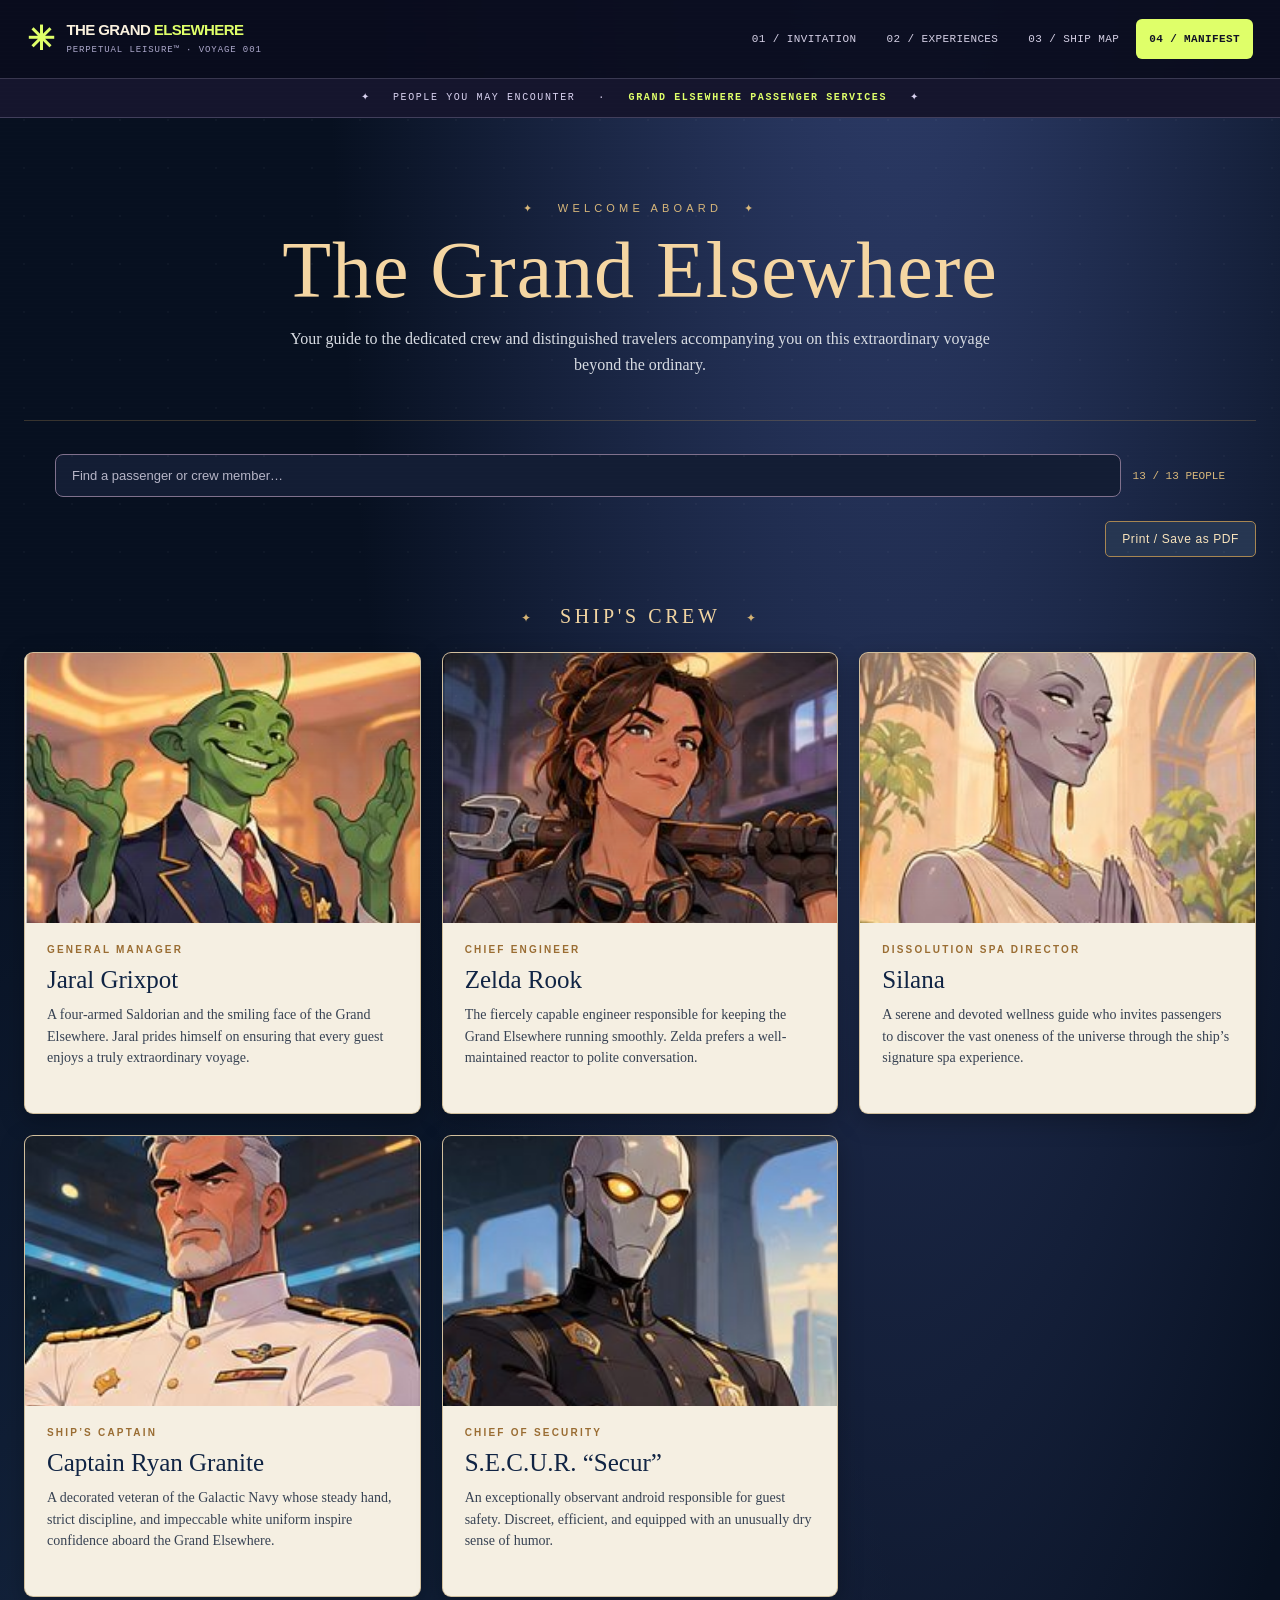
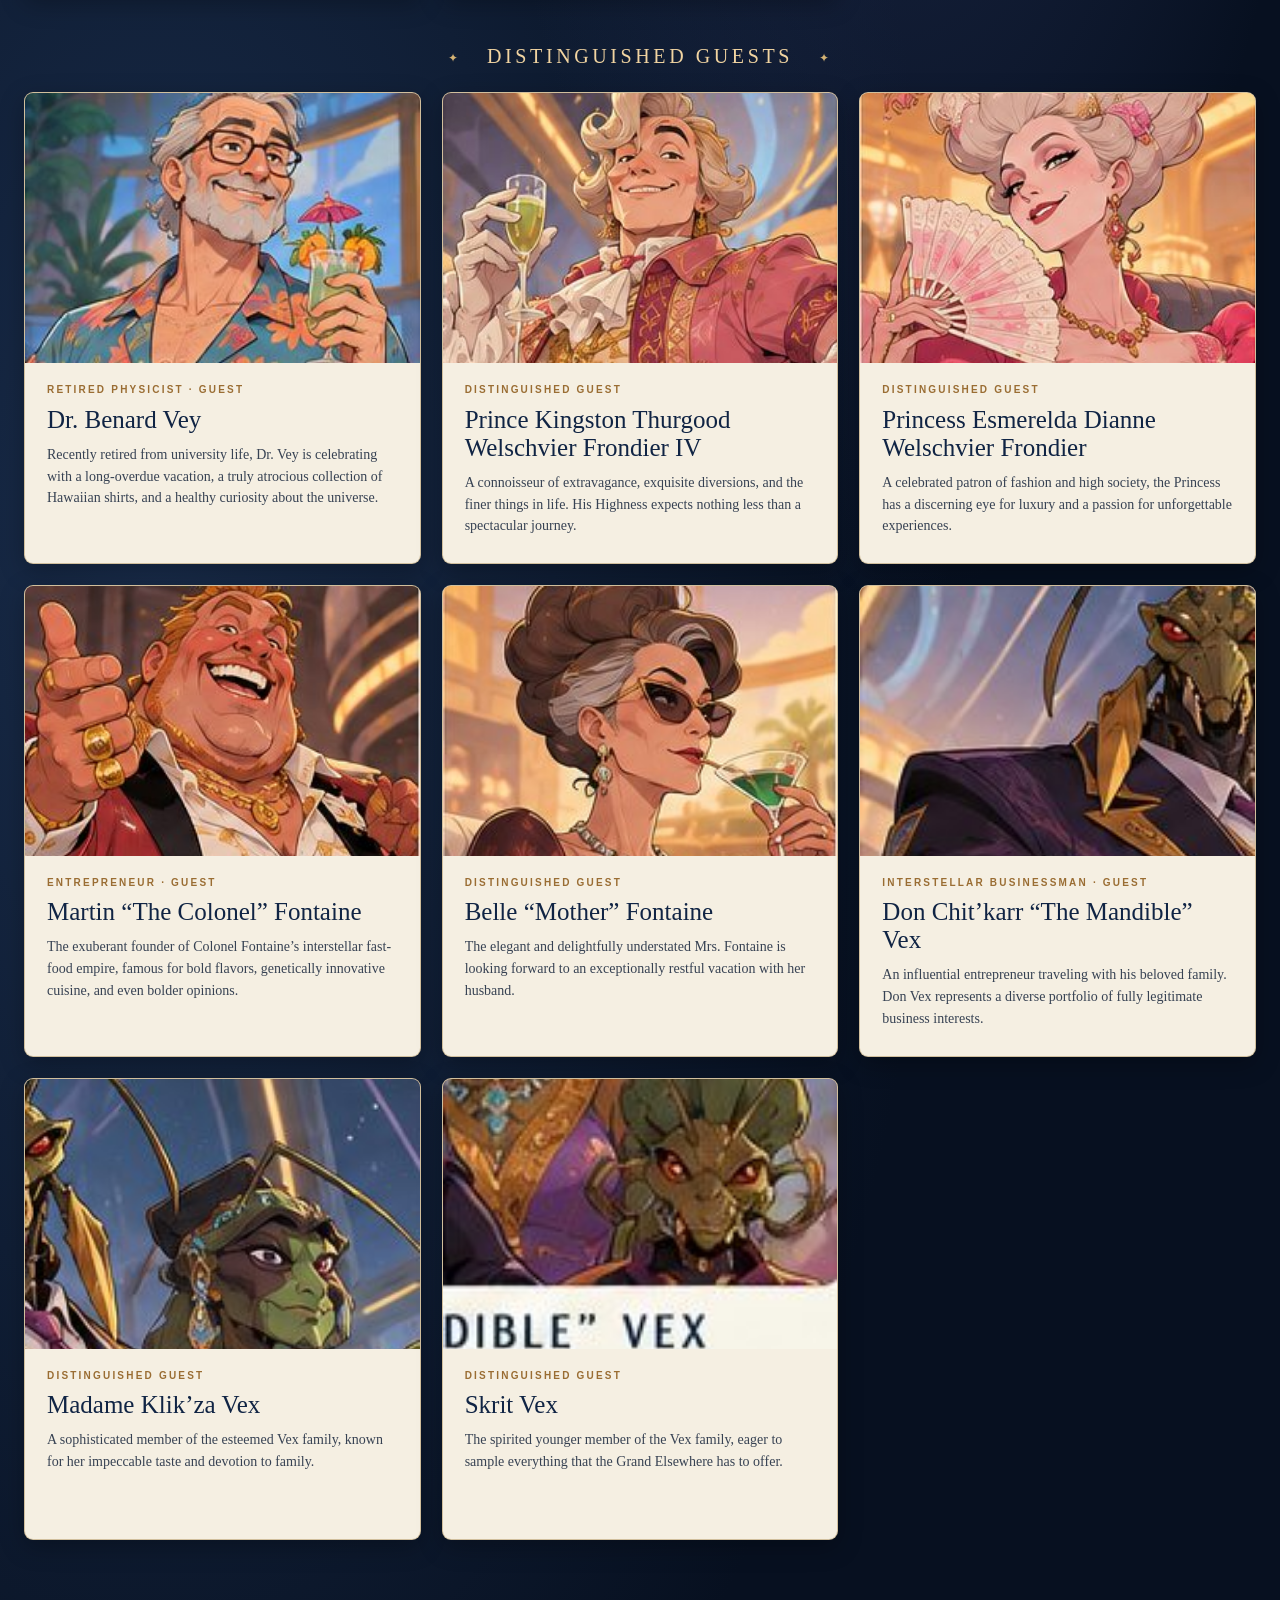
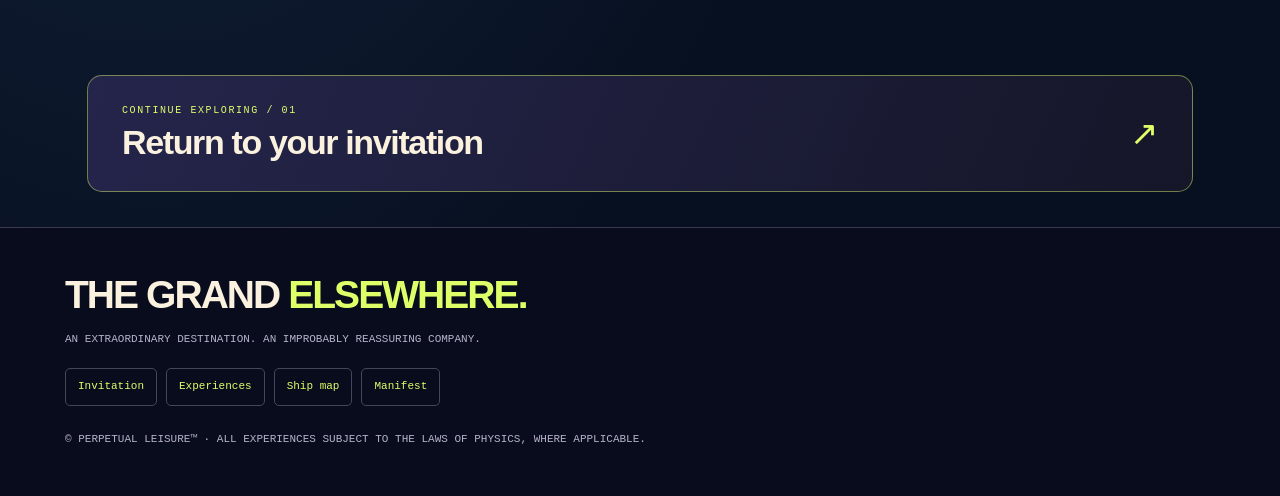
==== grand_elsewhere_player_manifest.html @ 400bdd16 "Add files via upload" ====
<!DOCTYPE html>

<html lang="en"><head><meta charset="utf-8"/><meta content="width=device-width,initial-scale=1" name="viewport"/><title>The Grand Elsewhere | Ship Manifest</title><style>
:root{color-scheme:dark;--navy:#0b172a;--gold:#d8b77a;--ivory:#f8f2e5;--muted:#b8c4d2}*{box-sizing:border-box}body{margin:0;background:radial-gradient(ellipse at 70% -15%,#344476 0,transparent 46%),radial-gradient(ellipse at 12% 58%,#192c4a 0,transparent 50%),#071020;color:var(--ivory);font-family:Georgia,'Times New Roman',serif}body:before{content:'';position:fixed;inset:0;background-image:radial-gradient(#fff7 0.8px,transparent 0.8px);background-size:48px 48px;opacity:.07;pointer-events:none}.wrap{max-width:1280px;margin:auto;padding:24px 24px 70px}.hero{padding:58px 20px 42px;text-align:center;border-bottom:1px solid #a887554d;margin-bottom:33px}.eyebrow{font:500 11px/1.6 Arial,sans-serif;letter-spacing:.38em;text-transform:uppercase;color:var(--gold)}h1{font-size:clamp(42px,6.5vw,80px);font-weight:400;line-height:1.05;margin:10px 0 14px;color:#f5d6a2;letter-spacing:.012em}h2{font-weight:400;letter-spacing:.18em;color:#f1d4a1;text-transform:uppercase;font-size:20px;text-align:center;margin:48px 0 24px}h2 span{font-size:12px;vertical-align:middle;color:#d5b374}.intro{font-size:16px;line-height:1.65;max-width:700px;margin:0 auto;color:#d8dce3}.grid{display:grid;grid-template-columns:repeat(3,minmax(0,1fr));gap:21px}.person{overflow:hidden;border:1px solid #aa8a537a;border-radius:9px;background:#f5efe2;color:#20324a;box-shadow:0 7px 24px #0004;transition:transform .2s}.person:hover{transform:translateY(-3px)}.person img{width:100%;height:270px;display:block;object-fit:cover;object-position:center 18%;background:#d6b58b}.person .bio{padding:20px 22px 26px;min-height:190px}.role{font:600 10px/1.45 Arial,sans-serif;letter-spacing:.22em;text-transform:uppercase;color:#9a6d33}h3{font-weight:400;color:#102444;font-size:25px;line-height:1.12;margin:8px 0 10px}.person p{font-size:14px;line-height:1.55;margin:0;color:#374253}.footer{margin:58px auto 0;padding-top:24px;text-align:center;border-top:1px solid #aa8a537a;color:#b8c4d2;font-size:13px;line-height:1.6}.badge{color:#e1be82}.actions{text-align:right;margin:0 0 20px}.actions button{color:#f9e4bc;background:#263651;border:1px solid #a78652;border-radius:5px;padding:10px 16px;cursor:pointer;font:12px Arial,sans-serif;letter-spacing:.05em}@media(max-width:850px){.grid{grid-template-columns:repeat(2,minmax(0,1fr))}}@media(max-width:540px){.grid{grid-template-columns:1fr}.person img{height:330px}.hero{padding:35px 4px}h1{font-size:43px}}@media print{body{background:white;color:#102444}.hero{padding:0 0 15px}h1,h2{color:#152943}.intro,.eyebrow{color:#394962}.actions{display:none}.grid{gap:12px;grid-template-columns:repeat(3,1fr)}.person{break-inside:avoid;box-shadow:none;border-color:#c8b68e}.person img{height:155px}.person .bio{padding:10px;min-height:140px}h3{font-size:16px}.person p{font-size:10px}.role{font-size:8px}.footer{color:#344}}
</style><style id="ge-site-nav-style">.ge-sitebar{position:sticky;top:0;z-index:99999;background:#071627f5;border-bottom:1px solid #d7b57588;backdrop-filter:blur(15px);padding:12px 18px;box-sizing:border-box}.ge-sitebar-inner{max-width:1100px;margin:auto;display:flex;align-items:center;justify-content:space-between;gap:18px;flex-wrap:wrap}.ge-sitelogo{color:#f2d6a0!important;font:600 13px Georgia,serif!important;letter-spacing:2px;text-decoration:none!important}.ge-site-links{display:flex;gap:7px;flex-wrap:wrap}.ge-site-links a{font:600 10px Arial,sans-serif!important;letter-spacing:1.2px;text-decoration:none!important;color:#d6dfea!important;padding:9px 11px;border:1px solid transparent;border-radius:5px}.ge-site-links a:hover,.ge-site-links a[aria-current="page"]{background:#b5955226;border-color:#c9a66c88;color:#ffe4af!important}@media(max-width:600px){.ge-sitebar{padding:9px}.ge-sitebar-inner{justify-content:center}.ge-site-links{justify-content:center;gap:2px}.ge-site-links a{font-size:9px!important;padding:8px 7px}}@media print{.ge-sitebar{display:none!important}}</style><link href="site.css" rel="stylesheet"/><meta content="Meet the crew and distinguished travelers aboard The Grand Elsewhere." name="description"/></head><body class="ge-manifest"><div class="ge-nav-shell"><nav aria-label="Main navigation" class="ge-main-nav"><a aria-label="The Grand Elsewhere, home" class="ge-brand" href="index.html"><span class="ge-brandmark">✳</span><span>THE GRAND <em>ELSEWHERE</em><small>PERPETUAL LEISURE™ · VOYAGE 001</small></span></a><button aria-controls="ge-links" aria-expanded="false" aria-label="Open menu" class="ge-menu-toggle" type="button">☰ <span>MENU</span></button><div class="ge-links" id="ge-links"><a href="index.html">01 / INVITATION</a><a href="visual-deck.html">02 / EXPERIENCES</a><a href="ship-map.html">03 / SHIP MAP</a><a aria-current="page" href="grand_elsewhere_player_manifest.html">04 / MANIFEST</a></div></nav></div><div class="ge-route-strip">✦   PEOPLE YOU MAY ENCOUNTER   ·   <strong>GRAND ELSEWHERE PASSENGER SERVICES</strong>   ✦</div><main class="wrap"><header class="hero"><div class="eyebrow">✦   Welcome Aboard   ✦</div><h1>The Grand Elsewhere</h1><p class="intro">Your guide to the dedicated crew and distinguished travelers accompanying you on this extraordinary voyage beyond the ordinary.</p></header><div class="ge-manifest-tools"><input aria-label="Search passenger and crew manifest" class="ge-manifest-search" placeholder="Find a passenger or crew member…" type="search"/><span aria-live="polite" class="ge-manifest-count"></span></div><p class="ge-manifest-empty">No matching guests found. This is almost certainly normal.</p><div class="actions"><button onclick="window.print()">Print / Save as PDF</button></div><section><h2><span>✦</span>   Ship's Crew   <span>✦</span></h2><div class="grid"><article class="person"><img alt="Illustrated portrait of Jaral Grixpot" loading="lazy" src="[data-uri]"/><div class="bio"><div class="role">General Manager</div><h3>Jaral Grixpot</h3><p>A four-armed Saldorian and the smiling face of the Grand Elsewhere. Jaral prides himself on ensuring that every guest enjoys a truly extraordinary voyage.</p></div></article><article class="person"><img alt="Illustrated portrait of Zelda Rook" loading="lazy" src="[data-uri]"/><div class="bio"><div class="role">Chief Engineer</div><h3>Zelda Rook</h3><p>The fiercely capable engineer responsible for keeping the Grand Elsewhere running smoothly. Zelda prefers a well-maintained reactor to polite conversation.</p></div></article><article class="person"><img alt="Illustrated portrait of Silana" loading="lazy" src="[data-uri]"/><div class="bio"><div class="role">Dissolution Spa Director</div><h3>Silana</h3><p>A serene and devoted wellness guide who invites passengers to discover the vast oneness of the universe through the ship’s signature spa experience.</p></div></article><article class="person"><img alt="Illustrated portrait of Captain Ryan Granite" loading="lazy" src="[data-uri]"/><div class="bio"><div class="role">Ship’s Captain</div><h3>Captain Ryan Granite</h3><p>A decorated veteran of the Galactic Navy whose steady hand, strict discipline, and impeccable white uniform inspire confidence aboard the Grand Elsewhere.</p></div></article><article class="person"><img alt="Illustrated portrait of S.E.C.U.R. “Secur”" loading="lazy" src="[data-uri]"/><div class="bio"><div class="role">Chief of Security</div><h3>S.E.C.U.R. “Secur”</h3><p>An exceptionally observant android responsible for guest safety. Discreet, efficient, and equipped with an unusually dry sense of humor.</p></div></article></div></section><section><h2><span>✦</span>   Distinguished Guests   <span>✦</span></h2><div class="grid"><article class="person"><img alt="Illustrated portrait of Dr. Benard Vey" loading="lazy" src="[data-uri]"/><div class="bio"><div class="role">Retired Physicist · Guest</div><h3>Dr. Benard Vey</h3><p>Recently retired from university life, Dr. Vey is celebrating with a long-overdue vacation, a truly atrocious collection of Hawaiian shirts, and a healthy curiosity about the universe.</p></div></article><article class="person"><img alt="Illustrated portrait of Prince Kingston Thurgood Welschvier Frondier IV" loading="lazy" src="[data-uri]"/><div class="bio"><div class="role">Distinguished Guest</div><h3>Prince Kingston Thurgood Welschvier Frondier IV</h3><p>A connoisseur of extravagance, exquisite diversions, and the finer things in life. His Highness expects nothing less than a spectacular journey.</p></div></article><article class="person"><img alt="Illustrated portrait of Princess Esmerelda Dianne Welschvier Frondier" loading="lazy" src="[data-uri]"/><div class="bio"><div class="role">Distinguished Guest</div><h3>Princess Esmerelda Dianne Welschvier Frondier</h3><p>A celebrated patron of fashion and high society, the Princess has a discerning eye for luxury and a passion for unforgettable experiences.</p></div></article><article class="person"><img alt="Illustrated portrait of Martin “The Colonel” Fontaine" loading="lazy" src="[data-uri]"/><div class="bio"><div class="role">Entrepreneur · Guest</div><h3>Martin “The Colonel” Fontaine</h3><p>The exuberant founder of Colonel Fontaine’s interstellar fast-food empire, famous for bold flavors, genetically innovative cuisine, and even bolder opinions.</p></div></article><article class="person"><img alt="Illustrated portrait of Belle “Mother” Fontaine" loading="lazy" src="[data-uri]"/><div class="bio"><div class="role">Distinguished Guest</div><h3>Belle “Mother” Fontaine</h3><p>The elegant and delightfully understated Mrs. Fontaine is looking forward to an exceptionally restful vacation with her husband.</p></div></article><article class="person"><img alt="Illustrated portrait of Don Chit’karr “The Mandible” Vex" loading="lazy" src="[data-uri]"/><div class="bio"><div class="role">Interstellar Businessman · Guest</div><h3>Don Chit’karr “The Mandible” Vex</h3><p>An influential entrepreneur traveling with his beloved family. Don Vex represents a diverse portfolio of fully legitimate business interests.</p></div></article><article class="person"><img alt="Illustrated portrait of Madame Klik’za Vex" loading="lazy" src="[data-uri]"/><div class="bio"><div class="role">Distinguished Guest</div><h3>Madame Klik’za Vex</h3><p>A sophisticated member of the esteemed Vex family, known for her impeccable taste and devotion to family.</p></div></article><article class="person"><img alt="Illustrated portrait of Skrit Vex" loading="lazy" src="[data-uri]"/><div class="bio"><div class="role">Distinguished Guest</div><h3>Skrit Vex</h3><p>The spirited younger member of the Vex family, eager to sample everything that the Grand Elsewhere has to offer.</p></div></article></div></section></main><section class="ge-next"><a href="index.html"><span><span class="ge-overline">CONTINUE EXPLORING / 01</span><strong>Return to your invitation</strong></span><span aria-hidden="true" class="ge-next-arrow">↗</span></a></section><footer class="ge-page-footer"><div class="ge-footer-logo">THE GRAND <span style="color:#dfff69">ELSEWHERE.</span></div><div>AN EXTRAORDINARY DESTINATION. AN IMPROBABLY REASSURING COMPANY.</div><div class="ge-footer-links"><a href="index.html">Invitation</a><a href="visual-deck.html">Experiences</a><a href="ship-map.html">Ship map</a><a href="grand_elsewhere_player_manifest.html">Manifest</a></div><div>© PERPETUAL LEISURE™ · ALL EXPERIENCES SUBJECT TO THE LAWS OF PHYSICS, WHERE APPLICABLE.</div></footer><script defer="" src="site.js"></script></body></html>
---- site.css ----
/* Grand Elsewhere unified guest portal */
:root{--ge-bg:#0e1024;--ge-cream:#faf1de;--ge-lime:#dfff69;--ge-orchid:#ad9afa;--ge-pink:#ff9eaf;--ge-line:rgba(215,201,247,.23)}
html{scroll-behavior:smooth;scroll-padding-top:100px}body{overflow-x:hidden!important}img{max-width:100%}a,button{-webkit-tap-highlight-color:transparent}a:focus-visible,button:focus-visible,input:focus-visible,.room:focus-visible{outline:3px solid var(--ge-lime)!important;outline-offset:3px}
.ge-nav-shell{position:sticky;top:0;z-index:99999;background:rgba(10,12,30,.93);border-bottom:1px solid var(--ge-line);backdrop-filter:blur(22px);-webkit-backdrop-filter:blur(22px)}
.ge-main-nav{max-width:1320px;margin:auto;padding:11px 27px;display:flex;align-items:center;justify-content:space-between;gap:20px;min-height:78px}
.ge-main-nav a{text-decoration:none!important}.ge-brand{display:flex;gap:12px;align-items:center;color:var(--ge-cream)!important;flex-shrink:0;font:800 15px/1.1 'Space Grotesk','DM Sans',sans-serif;letter-spacing:-.04em}.ge-brand em{color:var(--ge-lime);font-style:normal}.ge-brand small{display:block;margin-top:7px;font:9px/1.1 'DM Mono',monospace;letter-spacing:.10em;color:#ada9cc}.ge-brandmark{font-size:33px;color:var(--ge-lime);line-height:1;transition:transform .5s}.ge-brand:hover .ge-brandmark{transform:rotate(90deg)}
.ge-links{display:flex;align-items:center;gap:4px}.ge-links a{font:11px/1.3 'DM Mono',monospace;letter-spacing:.035em;white-space:nowrap;color:#d5d0e5!important;padding:13px 13px;border-radius:6px;transition:background .2s,color .2s}.ge-links a:hover{color:var(--ge-lime)!important;background:rgba(223,255,105,.08)}.ge-links a[aria-current="page"]{background:var(--ge-lime);color:#111225!important;font-weight:700}.ge-menu-toggle{display:none;background:transparent;color:var(--ge-cream);border:1px solid var(--ge-line);border-radius:7px;padding:8px 13px;cursor:pointer;font:11px 'DM Mono',monospace;letter-spacing:.08em}
body::after{content:'';position:fixed;z-index:100000;pointer-events:none;inset:0;background:repeating-linear-gradient(0deg,rgba(255,255,255,.008) 0 1px,transparent 1px 4px);mix-blend-mode:overlay}
.ge-route-strip{padding:11px 24px;text-align:center;border-bottom:1px solid var(--ge-line);background:#15152d;color:#d9d2f0;font:10px/1.6 'DM Mono',monospace;letter-spacing:.16em;text-transform:uppercase}.ge-route-strip strong{color:var(--ge-lime);font-weight:600}
.ge-page-footer{border-top:1px solid var(--ge-line);padding:46px max(24px,calc((100vw - 1150px)/2));background:#090c1c;color:#b7b3cc;font-family:'DM Mono',monospace;font-size:11px;line-height:1.8}.ge-footer-logo{font:700 clamp(24px,4vw,39px)/1.1 'Space Grotesk',sans-serif;letter-spacing:-.05em;color:var(--ge-cream);margin-bottom:14px}.ge-footer-links{display:flex;flex-wrap:wrap;gap:9px;margin:18px 0 24px}.ge-footer-links a{color:var(--ge-lime);text-decoration:none;padding:8px 12px;border:1px solid #46465a;border-radius:5px}.ge-footer-links a:hover{border-color:var(--ge-lime)}
.ge-next{max-width:1150px;margin:65px auto 35px;padding:0 22px}.ge-next a{display:flex;align-items:center;justify-content:space-between;gap:20px;text-decoration:none;padding:29px 34px;border:1px solid rgba(223,255,105,.45);background:linear-gradient(115deg,#25254c,#151628);border-radius:15px;color:var(--ge-cream);transition:transform .2s,border-color .2s}.ge-next a:hover{transform:translateY(-4px);border-color:var(--ge-lime)}.ge-next .ge-overline{display:block;font:10px 'DM Mono',monospace;letter-spacing:.16em;color:var(--ge-lime);margin-bottom:7px}.ge-next strong{font:700 clamp(22px,3.5vw,34px) 'Space Grotesk',sans-serif;letter-spacing:-.04em}.ge-next .ge-next-arrow{font-size:34px;color:var(--ge-lime)}
.ge-intro-note{max-width:1120px;margin:45px auto;padding:24px 27px;border:1px solid var(--ge-line);border-radius:12px;background:linear-gradient(105deg,rgba(173,154,250,.14),rgba(223,255,105,.035));font:12px/1.8 'DM Mono',monospace;letter-spacing:.045em;color:#dcd6ed}
.ge-intro-note b{color:var(--ge-lime)}
/* Experiences */
body.ge-experiences .card{overflow:hidden;transition:transform .25s ease,box-shadow .25s ease,border-color .25s ease}body.ge-experiences .card:hover{transform:translateY(-5px);box-shadow:0 20px 38px rgba(0,0,0,.25);border-color:rgba(223,255,105,.62)!important}body.ge-experiences .card img{transition:transform .6s cubic-bezier(.2,.7,.2,1)}body.ge-experiences .card:hover img{transform:scale(1.035)}
/* Manifest */
body.ge-manifest .person{transition:transform .24s,border-color .24s,box-shadow .24s}body.ge-manifest .person:hover{transform:translateY(-3px);box-shadow:0 19px 35px #0004;border-color:rgba(223,255,105,.4)!important}
.ge-manifest-tools{display:flex;align-items:center;gap:12px;flex-wrap:wrap;margin:0 auto 24px;max-width:1170px}.ge-manifest-search{background:#131d34;border:1px solid #80718d;color:#faf1de;padding:13px 16px;font:13px 'DM Sans',sans-serif;border-radius:8px;min-width:min(100%,280px);flex:1}.ge-manifest-search::placeholder{color:#b6b5c7}.ge-manifest-count{font:11px 'DM Mono',monospace;color:#d8b77a}.ge-manifest-empty{display:none;padding:30px;text-align:center;color:#dfc9a8}
/* Map */
body.ge-map .mapcard{border-radius:16px;overflow:hidden}body.ge-map #search{border-radius:6px!important}
@media(max-width:940px){.ge-main-nav{min-height:66px;padding:10px 17px}.ge-menu-toggle{display:block}.ge-links{position:absolute;top:100%;left:0;right:0;display:none;flex-direction:column;align-items:stretch;gap:2px;background:#0e1024;border-bottom:1px solid #5d557e;padding:13px 16px 18px;box-shadow:0 25px 30px #0006}.ge-nav-shell.is-open .ge-links{display:flex}.ge-links a{padding:15px}.ge-brand{font-size:14px}.ge-brandmark{font-size:27px}}
@media(max-width:560px){.ge-route-strip{font-size:8px;padding:9px 15px;letter-spacing:.08em}.ge-next a{padding:20px}.ge-next strong{font-size:22px}.ge-main-nav{padding:9px 14px}.ge-intro-note{margin:24px 16px;padding:17px}}
@media(prefers-reduced-motion:reduce){*,*::before,*::after{scroll-behavior:auto!important;animation-duration:.01ms!important;transition-duration:.01ms!important}}
body.ge-manifest article.person[hidden]{display:none!important}
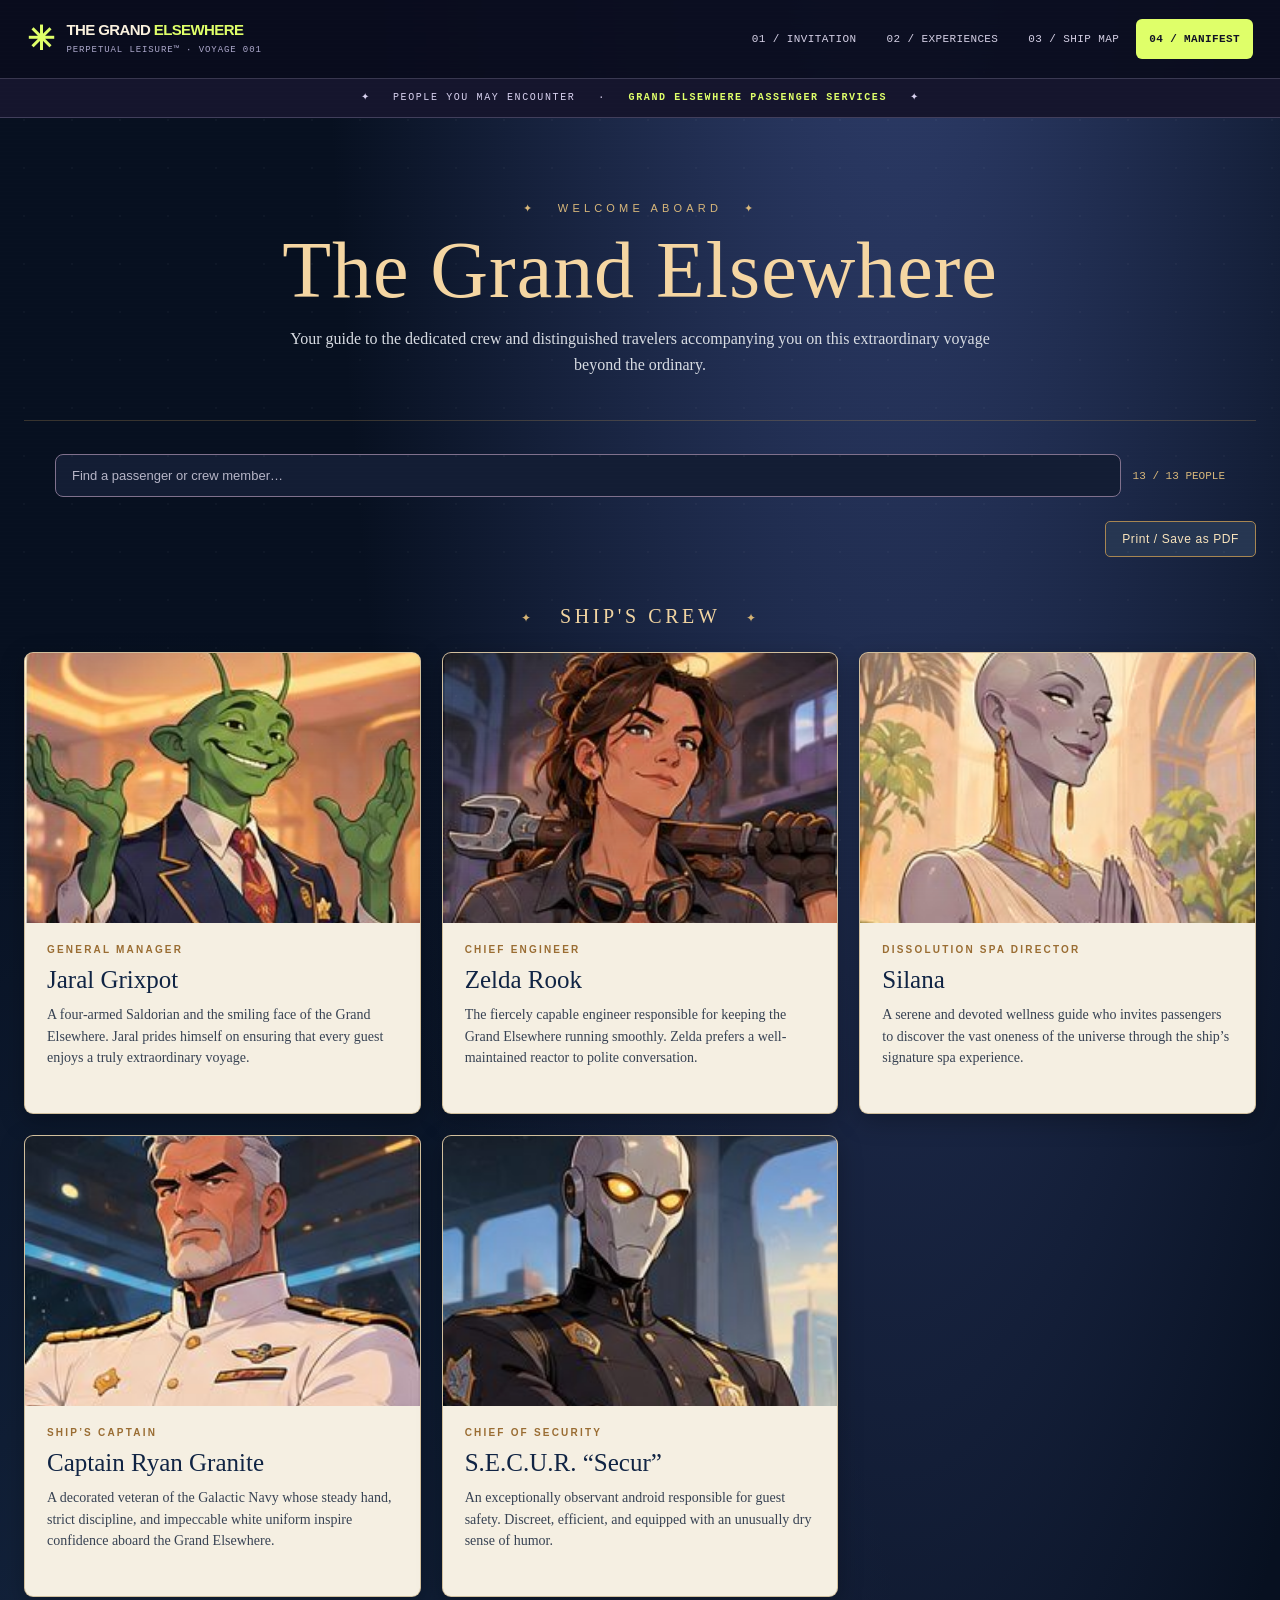
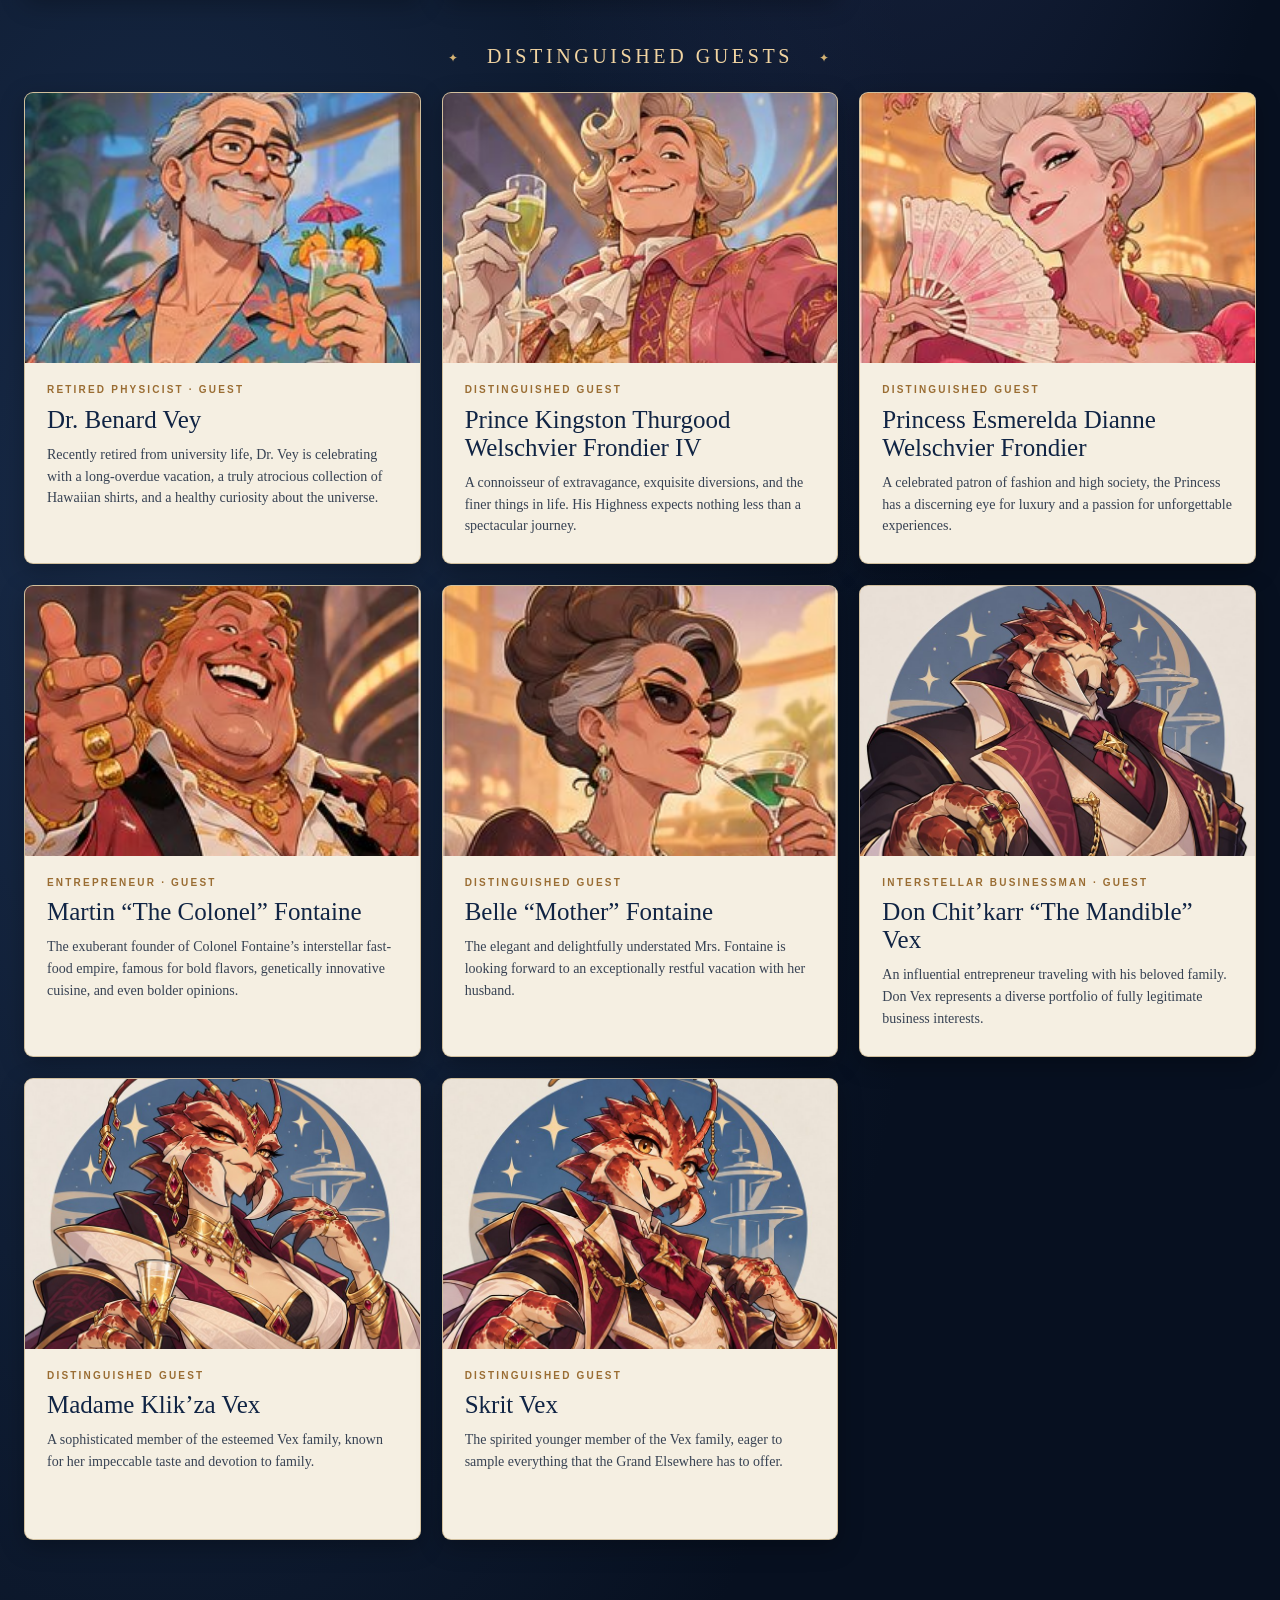
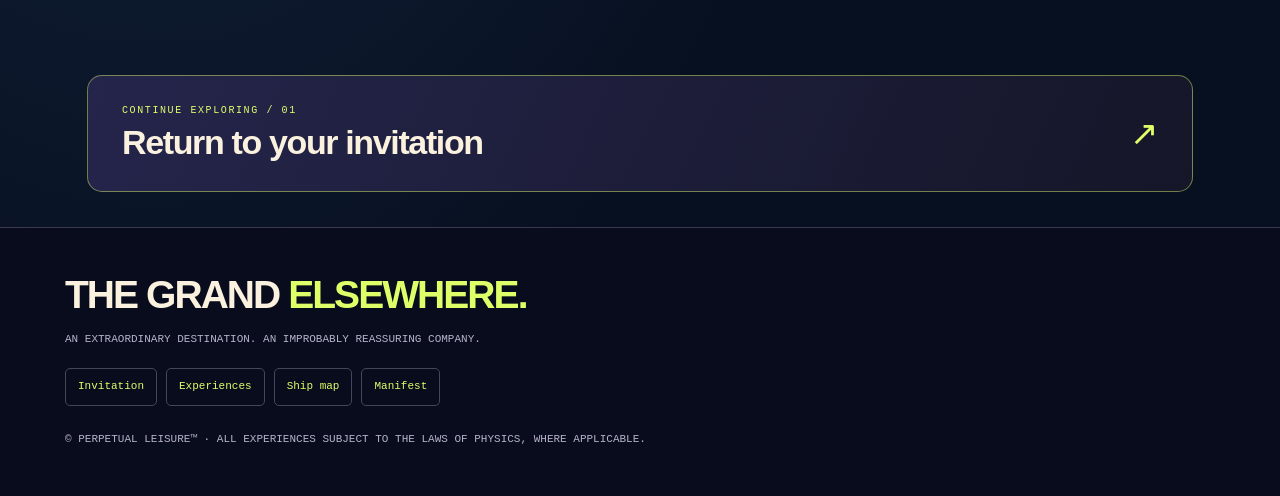
==== commit d9db9094: "Rename grand_elsewhere_player_manifest_UPDATED.html to grand_elsewhere_player_manifest.html" ====
--- a/grand_elsewhere_player_manifest.html
+++ b/grand_elsewhere_player_manifest.html
@@ -2,4 +2,4 @@
 
 <html lang="en"><head><meta charset="utf-8"/><meta content="width=device-width,initial-scale=1" name="viewport"/><title>The Grand Elsewhere | Ship Manifest</title><style>
 :root{color-scheme:dark;--navy:#0b172a;--gold:#d8b77a;--ivory:#f8f2e5;--muted:#b8c4d2}*{box-sizing:border-box}body{margin:0;background:radial-gradient(ellipse at 70% -15%,#344476 0,transparent 46%),radial-gradient(ellipse at 12% 58%,#192c4a 0,transparent 50%),#071020;color:var(--ivory);font-family:Georgia,'Times New Roman',serif}body:before{content:'';position:fixed;inset:0;background-image:radial-gradient(#fff7 0.8px,transparent 0.8px);background-size:48px 48px;opacity:.07;pointer-events:none}.wrap{max-width:1280px;margin:auto;padding:24px 24px 70px}.hero{padding:58px 20px 42px;text-align:center;border-bottom:1px solid #a887554d;margin-bottom:33px}.eyebrow{font:500 11px/1.6 Arial,sans-serif;letter-spacing:.38em;text-transform:uppercase;color:var(--gold)}h1{font-size:clamp(42px,6.5vw,80px);font-weight:400;line-height:1.05;margin:10px 0 14px;color:#f5d6a2;letter-spacing:.012em}h2{font-weight:400;letter-spacing:.18em;color:#f1d4a1;text-transform:uppercase;font-size:20px;text-align:center;margin:48px 0 24px}h2 span{font-size:12px;vertical-align:middle;color:#d5b374}.intro{font-size:16px;line-height:1.65;max-width:700px;margin:0 auto;color:#d8dce3}.grid{display:grid;grid-template-columns:repeat(3,minmax(0,1fr));gap:21px}.person{overflow:hidden;border:1px solid #aa8a537a;border-radius:9px;background:#f5efe2;color:#20324a;box-shadow:0 7px 24px #0004;transition:transform .2s}.person:hover{transform:translateY(-3px)}.person img{width:100%;height:270px;display:block;object-fit:cover;object-position:center 18%;background:#d6b58b}.person .bio{padding:20px 22px 26px;min-height:190px}.role{font:600 10px/1.45 Arial,sans-serif;letter-spacing:.22em;text-transform:uppercase;color:#9a6d33}h3{font-weight:400;color:#102444;font-size:25px;line-height:1.12;margin:8px 0 10px}.person p{font-size:14px;line-height:1.55;margin:0;color:#374253}.footer{margin:58px auto 0;padding-top:24px;text-align:center;border-top:1px solid #aa8a537a;color:#b8c4d2;font-size:13px;line-height:1.6}.badge{color:#e1be82}.actions{text-align:right;margin:0 0 20px}.actions button{color:#f9e4bc;background:#263651;border:1px solid #a78652;border-radius:5px;padding:10px 16px;cursor:pointer;font:12px Arial,sans-serif;letter-spacing:.05em}@media(max-width:850px){.grid{grid-template-columns:repeat(2,minmax(0,1fr))}}@media(max-width:540px){.grid{grid-template-columns:1fr}.person img{height:330px}.hero{padding:35px 4px}h1{font-size:43px}}@media print{body{background:white;color:#102444}.hero{padding:0 0 15px}h1,h2{color:#152943}.intro,.eyebrow{color:#394962}.actions{display:none}.grid{gap:12px;grid-template-columns:repeat(3,1fr)}.person{break-inside:avoid;box-shadow:none;border-color:#c8b68e}.person img{height:155px}.person .bio{padding:10px;min-height:140px}h3{font-size:16px}.person p{font-size:10px}.role{font-size:8px}.footer{color:#344}}
-</style><style id="ge-site-nav-style">.ge-sitebar{position:sticky;top:0;z-index:99999;background:#071627f5;border-bottom:1px solid #d7b57588;backdrop-filter:blur(15px);padding:12px 18px;box-sizing:border-box}.ge-sitebar-inner{max-width:1100px;margin:auto;display:flex;align-items:center;justify-content:space-between;gap:18px;flex-wrap:wrap}.ge-sitelogo{color:#f2d6a0!important;font:600 13px Georgia,serif!important;letter-spacing:2px;text-decoration:none!important}.ge-site-links{display:flex;gap:7px;flex-wrap:wrap}.ge-site-links a{font:600 10px Arial,sans-serif!important;letter-spacing:1.2px;text-decoration:none!important;color:#d6dfea!important;padding:9px 11px;border:1px solid transparent;border-radius:5px}.ge-site-links a:hover,.ge-site-links a[aria-current="page"]{background:#b5955226;border-color:#c9a66c88;color:#ffe4af!important}@media(max-width:600px){.ge-sitebar{padding:9px}.ge-sitebar-inner{justify-content:center}.ge-site-links{justify-content:center;gap:2px}.ge-site-links a{font-size:9px!important;padding:8px 7px}}@media print{.ge-sitebar{display:none!important}}</style><link href="site.css" rel="stylesheet"/><meta content="Meet the crew and distinguished travelers aboard The Grand Elsewhere." name="description"/></head><body class="ge-manifest"><div class="ge-nav-shell"><nav aria-label="Main navigation" class="ge-main-nav"><a aria-label="The Grand Elsewhere, home" class="ge-brand" href="index.html"><span class="ge-brandmark">✳</span><span>THE GRAND <em>ELSEWHERE</em><small>PERPETUAL LEISURE™ · VOYAGE 001</small></span></a><button aria-controls="ge-links" aria-expanded="false" aria-label="Open menu" class="ge-menu-toggle" type="button">☰ <span>MENU</span></button><div class="ge-links" id="ge-links"><a href="index.html">01 / INVITATION</a><a href="visual-deck.html">02 / EXPERIENCES</a><a href="ship-map.html">03 / SHIP MAP</a><a aria-current="page" href="grand_elsewhere_player_manifest.html">04 / MANIFEST</a></div></nav></div><div class="ge-route-strip">✦   PEOPLE YOU MAY ENCOUNTER   ·   <strong>GRAND ELSEWHERE PASSENGER SERVICES</strong>   ✦</div><main class="wrap"><header class="hero"><div class="eyebrow">✦   Welcome Aboard   ✦</div><h1>The Grand Elsewhere</h1><p class="intro">Your guide to the dedicated crew and distinguished travelers accompanying you on this extraordinary voyage beyond the ordinary.</p></header><div class="ge-manifest-tools"><input aria-label="Search passenger and crew manifest" class="ge-manifest-search" placeholder="Find a passenger or crew member…" type="search"/><span aria-live="polite" class="ge-manifest-count"></span></div><p class="ge-manifest-empty">No matching guests found. This is almost certainly normal.</p><div class="actions"><button onclick="window.print()">Print / Save as PDF</button></div><section><h2><span>✦</span>   Ship's Crew   <span>✦</span></h2><div class="grid"><article class="person"><img alt="Illustrated portrait of Jaral Grixpot" loading="lazy" src="[data-uri]"/><div class="bio"><div class="role">General Manager</div><h3>Jaral Grixpot</h3><p>A four-armed Saldorian and the smiling face of the Grand Elsewhere. Jaral prides himself on ensuring that every guest enjoys a truly extraordinary voyage.</p></div></article><article class="person"><img alt="Illustrated portrait of Zelda Rook" loading="lazy" src="[data-uri]"/><div class="bio"><div class="role">Chief Engineer</div><h3>Zelda Rook</h3><p>The fiercely capable engineer responsible for keeping the Grand Elsewhere running smoothly. Zelda prefers a well-maintained reactor to polite conversation.</p></div></article><article class="person"><img alt="Illustrated portrait of Silana" loading="lazy" src="[data-uri]"/><div class="bio"><div class="role">Dissolution Spa Director</div><h3>Silana</h3><p>A serene and devoted wellness guide who invites passengers to discover the vast oneness of the universe through the ship’s signature spa experience.</p></div></article><article class="person"><img alt="Illustrated portrait of Captain Ryan Granite" loading="lazy" src="[data-uri]"/><div class="bio"><div class="role">Ship’s Captain</div><h3>Captain Ryan Granite</h3><p>A decorated veteran of the Galactic Navy whose steady hand, strict discipline, and impeccable white uniform inspire confidence aboard the Grand Elsewhere.</p></div></article><article class="person"><img alt="Illustrated portrait of S.E.C.U.R. “Secur”" loading="lazy" src="[data-uri]"/><div class="bio"><div class="role">Chief of Security</div><h3>S.E.C.U.R. “Secur”</h3><p>An exceptionally observant android responsible for guest safety. Discreet, efficient, and equipped with an unusually dry sense of humor.</p></div></article></div></section><section><h2><span>✦</span>   Distinguished Guests   <span>✦</span></h2><div class="grid"><article class="person"><img alt="Illustrated portrait of Dr. Benard Vey" loading="lazy" src="[data-uri]"/><div class="bio"><div class="role">Retired Physicist · Guest</div><h3>Dr. Benard Vey</h3><p>Recently retired from university life, Dr. Vey is celebrating with a long-overdue vacation, a truly atrocious collection of Hawaiian shirts, and a healthy curiosity about the universe.</p></div></article><article class="person"><img alt="Illustrated portrait of Prince Kingston Thurgood Welschvier Frondier IV" loading="lazy" src="[data-uri]"/><div class="bio"><div class="role">Distinguished Guest</div><h3>Prince Kingston Thurgood Welschvier Frondier IV</h3><p>A connoisseur of extravagance, exquisite diversions, and the finer things in life. His Highness expects nothing less than a spectacular journey.</p></div></article><article class="person"><img alt="Illustrated portrait of Princess Esmerelda Dianne Welschvier Frondier" loading="lazy" src="[data-uri]"/><div class="bio"><div class="role">Distinguished Guest</div><h3>Princess Esmerelda Dianne Welschvier Frondier</h3><p>A celebrated patron of fashion and high society, the Princess has a discerning eye for luxury and a passion for unforgettable experiences.</p></div></article><article class="person"><img alt="Illustrated portrait of Martin “The Colonel” Fontaine" loading="lazy" src="[data-uri]"/><div class="bio"><div class="role">Entrepreneur · Guest</div><h3>Martin “The Colonel” Fontaine</h3><p>The exuberant founder of Colonel Fontaine’s interstellar fast-food empire, famous for bold flavors, genetically innovative cuisine, and even bolder opinions.</p></div></article><article class="person"><img alt="Illustrated portrait of Belle “Mother” Fontaine" loading="lazy" src="[data-uri]"/><div class="bio"><div class="role">Distinguished Guest</div><h3>Belle “Mother” Fontaine</h3><p>The elegant and delightfully understated Mrs. Fontaine is looking forward to an exceptionally restful vacation with her husband.</p></div></article><article class="person"><img alt="Illustrated portrait of Don Chit’karr “The Mandible” Vex" loading="lazy" src="[data-uri]